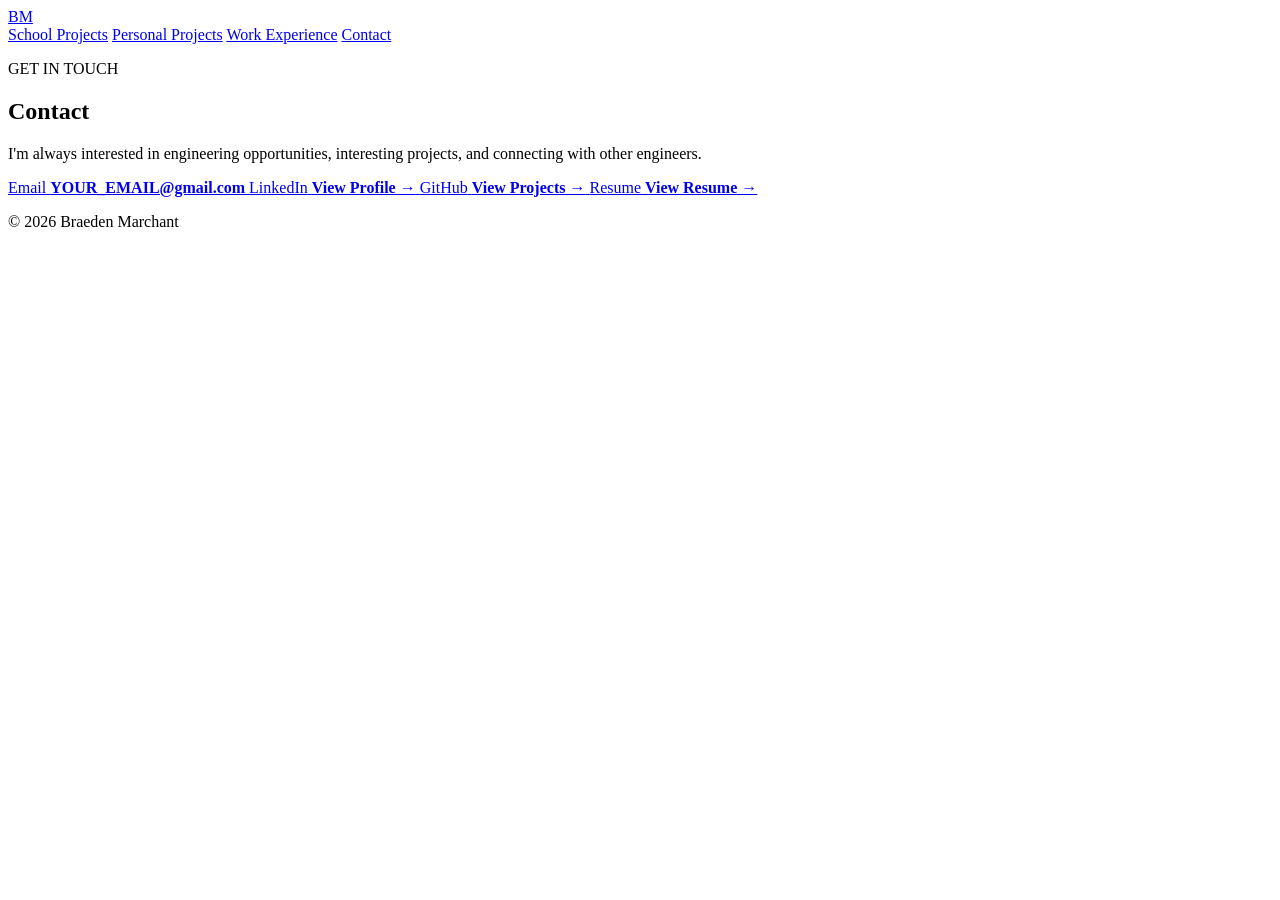
==== contact.html @ 587b6152 "Add files via upload" ====
<!DOCTYPE html>
<html lang="en">

<head>

    <meta charset="UTF-8">
    <meta name="viewport"
          content="width=device-width, initial-scale=1.0">

    <title>Contact | Braeden Marchant</title>

    <link rel="stylesheet" href="css/style.css">

</head>

<body>

    <nav class="navbar">

        <div class="nav-container">

            <a href="index.html" class="logo">BM</a>

            <div class="nav-links">
                <a href="school-projects.html">School Projects</a>
                <a href="personal-projects.html">Personal Projects</a>
                <a href="work.html">Work Experience</a>
                <a href="contact.html">Contact</a>
            </div>

        </div>

    </nav>


    <main class="page contact-page">

        <section class="page-header">

            <p class="eyebrow">GET IN TOUCH</p>

            <h1>Contact</h1>

            <p>
                I'm always interested in engineering opportunities,
                interesting projects, and connecting with other engineers.
            </p>

        </section>


        <section class="contact-links">

            <a href="mailto:YOUR_EMAIL@gmail.com">
                <span>Email</span>
                <strong>YOUR_EMAIL@gmail.com</strong>
            </a>

            <a href="https://www.linkedin.com/in/YOUR-LINKEDIN"
               target="_blank">
                <span>LinkedIn</span>
                <strong>View Profile →</strong>
            </a>

            <a href="https://github.com/YOUR-GITHUB"
               target="_blank">
                <span>GitHub</span>
                <strong>View Projects →</strong>
            </a>

            <a href="resume.pdf" target="_blank">
                <span>Resume</span>
                <strong>View Resume →</strong>
            </a>

        </section>

    </main>


    <footer>
        <p>© 2026 Braeden Marchant</p>
    </footer>

</body>
</html>
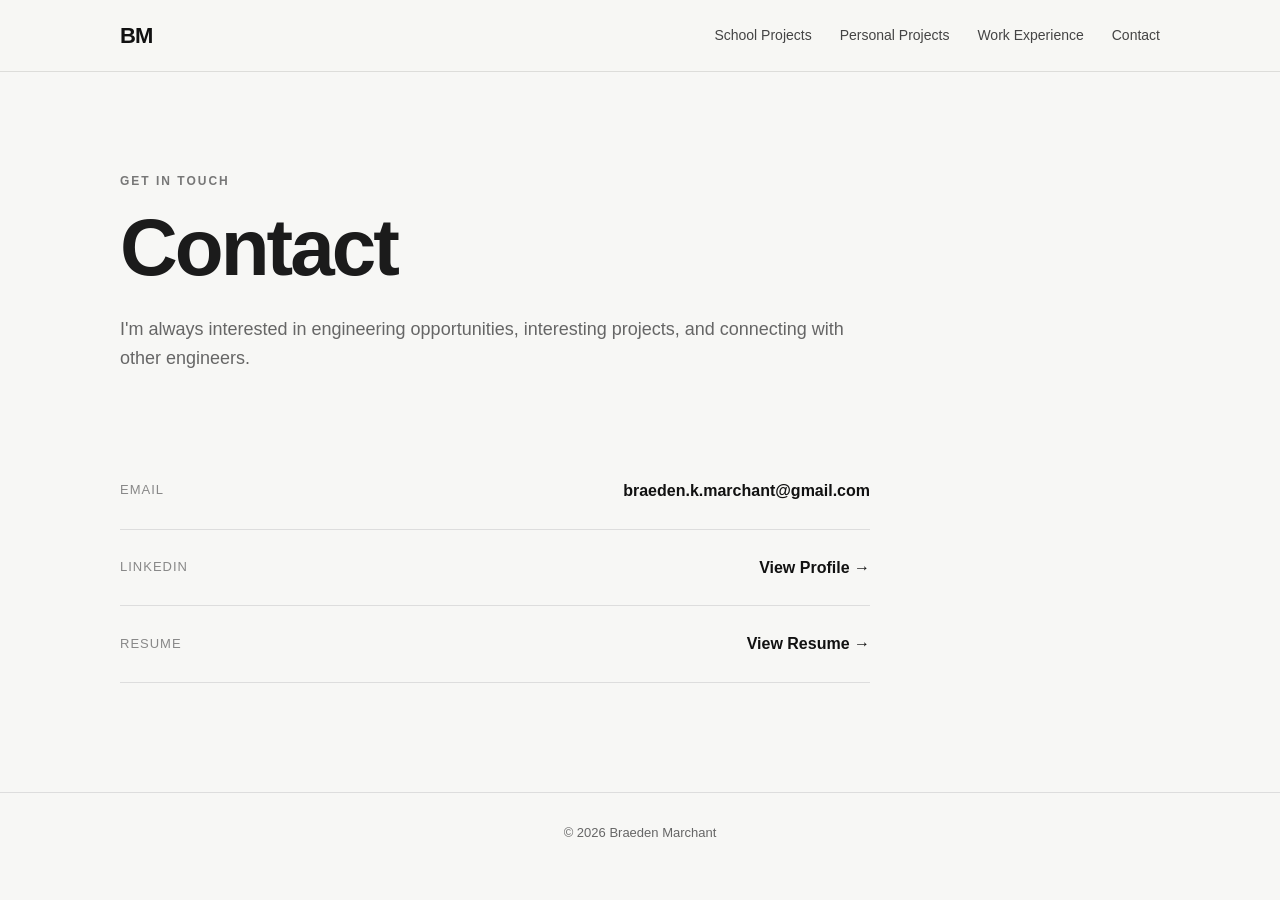
==== commit 4bae6de9: "updated website" ====
--- a/contact.html
+++ b/contact.html
@@ -53,20 +53,20 @@
 
             <a href="mailto:YOUR_EMAIL@gmail.com">
                 <span>Email</span>
-                <strong>YOUR_EMAIL@gmail.com</strong>
+                <strong>braeden.k.marchant@gmail.com</strong>
             </a>
 
-            <a href="https://www.linkedin.com/in/YOUR-LINKEDIN"
+            <a href="www.linkedin.com/in/braeden-marchant-baab422a0"
                target="_blank">
                 <span>LinkedIn</span>
                 <strong>View Profile →</strong>
             </a>
 
-            <a href="https://github.com/YOUR-GITHUB"
+            <!-- <a href="https://github.com/YOUR-GITHUB"
                target="_blank">
                 <span>GitHub</span>
                 <strong>View Projects →</strong>
-            </a>
+            </a> -->
 
             <a href="resume.pdf" target="_blank">
                 <span>Resume</span>
--- a/css/style.css
+++ b/css/style.css
@@ -0,0 +1,623 @@
+/* =========================
+   RESET
+========================= */
+
+* {
+    margin: 0;
+    padding: 0;
+    box-sizing: border-box;
+}
+
+html {
+    scroll-behavior: smooth;
+}
+
+body {
+    font-family: Arial, Helvetica, sans-serif;
+
+    background: #f7f7f5;
+    color: #1b1b1b;
+
+    line-height: 1.6;
+}
+
+
+/* =========================
+   NAVIGATION
+========================= */
+
+.navbar {
+    width: 100%;
+
+    background: rgba(247, 247, 245, 0.95);
+
+    border-bottom: 1px solid #ddddda;
+
+    position: sticky;
+    top: 0;
+
+    z-index: 100;
+}
+
+.nav-container {
+    max-width: 1100px;
+
+    margin: auto;
+
+    padding: 18px 30px;
+
+    display: flex;
+
+    justify-content: space-between;
+    align-items: center;
+}
+
+.logo {
+    font-size: 22px;
+
+    font-weight: 800;
+
+    color: #111;
+
+    text-decoration: none;
+
+    letter-spacing: -1px;
+}
+
+.nav-links {
+    display: flex;
+
+    gap: 28px;
+}
+
+.nav-links a {
+    color: #444;
+
+    text-decoration: none;
+
+    font-size: 14px;
+
+    transition: 0.2s;
+}
+
+.nav-links a:hover {
+    color: #000;
+}
+
+
+/* =========================
+   GENERAL
+========================= */
+
+main {
+    min-height: 80vh;
+}
+
+.section,
+.page {
+    max-width: 1100px;
+
+    margin: auto;
+
+    padding: 100px 30px;
+}
+
+.eyebrow {
+    font-size: 12px;
+
+    font-weight: 700;
+
+    letter-spacing: 2px;
+
+    color: #777;
+
+    margin-bottom: 15px;
+}
+
+h1 {
+    font-size: clamp(45px, 7vw, 80px);
+
+    line-height: 1.05;
+
+    letter-spacing: -3px;
+}
+
+h2 {
+    font-size: 36px;
+
+    line-height: 1.15;
+
+    letter-spacing: -1px;
+}
+
+h3 {
+    font-size: 23px;
+}
+
+p {
+    color: #666;
+}
+
+
+/* =========================
+   HERO
+========================= */
+
+.hero {
+    max-width: 1100px;
+
+    margin: auto;
+
+    min-height: 75vh;
+
+    padding: 120px 30px;
+
+    display: flex;
+
+    align-items: center;
+}
+
+.hero-content {
+    max-width: 800px;
+}
+
+.hero h1 span {
+    color: #555;
+}
+
+.hero-description {
+    font-size: 21px;
+
+    max-width: 650px;
+
+    margin-top: 25px;
+
+    color: #555;
+}
+
+.hero-buttons {
+    display: flex;
+
+    gap: 12px;
+
+    margin-top: 35px;
+}
+
+
+/* =========================
+   BUTTONS
+========================= */
+
+.button {
+    display: inline-block;
+
+    padding: 13px 22px;
+
+    background: #111;
+
+    color: white;
+
+    text-decoration: none;
+
+    font-size: 14px;
+
+    border: 1px solid #111;
+
+    transition: 0.2s;
+}
+
+.button:hover {
+    background: #333;
+}
+
+.button-outline {
+    background: transparent;
+
+    color: #111;
+}
+
+.button-outline:hover {
+    background: #111;
+
+    color: white;
+}
+
+
+/* =========================
+   SECTION HEADERS
+========================= */
+
+.section-heading {
+    max-width: 700px;
+
+    margin-bottom: 50px;
+}
+
+.section-heading p:last-child {
+    margin-top: 15px;
+}
+
+
+/* =========================
+   CARDS
+========================= */
+
+.card-grid {
+    display: grid;
+
+    grid-template-columns:
+        repeat(2, 1fr);
+
+    gap: 20px;
+}
+
+.card {
+    padding: 35px;
+
+    background: white;
+
+    border: 1px solid #deded9;
+
+    text-decoration: none;
+
+    color: #111;
+
+    transition: 0.2s;
+}
+
+.card:hover {
+    transform: translateY(-3px);
+
+    border-color: #999;
+}
+
+.card-number {
+    font-size: 13px;
+
+    color: #999;
+
+    margin-bottom: 30px;
+}
+
+.card p {
+    margin-top: 10px;
+}
+
+.card-link {
+    display: inline-block;
+
+    margin-top: 25px;
+
+    font-size: 14px;
+
+    font-weight: 600;
+}
+
+
+/* =========================
+   PAGE HEADER
+========================= */
+
+.page-header {
+    max-width: 750px;
+
+    margin-bottom: 80px;
+}
+
+.page-header > p:last-child {
+    margin-top: 25px;
+
+    font-size: 18px;
+}
+
+
+/* =========================
+   SCHOOL PROJECTS
+========================= */
+
+.project-section {
+    margin-bottom: 100px;
+}
+
+.project-section > h2 {
+    margin-bottom: 30px;
+
+    border-bottom: 1px solid #ddd;
+
+    padding-bottom: 15px;
+}
+
+.project-list {
+    display: flex;
+
+    flex-direction: column;
+
+    gap: 30px;
+}
+
+.project {
+    display: grid;
+
+    grid-template-columns: 40% 1fr;
+
+    background: white;
+
+    border: 1px solid #ddd;
+}
+
+.project-image {
+    min-height: 280px;
+
+    background: #e9e9e5;
+}
+
+.project-image img {
+    width: 100%;
+
+    height: 100%;
+
+    object-fit: cover;
+}
+
+.project-content {
+    padding: 35px;
+}
+
+.project-type {
+    font-size: 11px;
+
+    letter-spacing: 1.5px;
+
+    font-weight: 700;
+
+    color: #888;
+}
+
+.project-content h3 {
+    margin: 8px 0 12px;
+}
+
+
+/* =========================
+   PERSONAL PROJECTS
+========================= */
+
+.project-grid {
+    display: grid;
+
+    grid-template-columns:
+        repeat(2, 1fr);
+
+    gap: 25px;
+}
+
+.project-card {
+    background: white;
+
+    border: 1px solid #ddd;
+
+    overflow: hidden;
+}
+
+.project-card > img {
+    width: 100%;
+
+    height: 260px;
+
+    object-fit: cover;
+
+    display: block;
+}
+
+.project-card-content {
+    padding: 30px;
+}
+
+.project-card h2 {
+    font-size: 27px;
+
+    margin: 7px 0 12px;
+}
+
+
+/* =========================
+   TAGS
+========================= */
+
+.tags {
+    display: flex;
+
+    flex-wrap: wrap;
+
+    gap: 7px;
+
+    margin-top: 20px;
+}
+
+.tags span {
+    font-size: 11px;
+
+    padding: 5px 9px;
+
+    background: #eeeeeb;
+
+    color: #555;
+}
+
+
+/* =========================
+   WORK EXPERIENCE
+========================= */
+
+.experience {
+    display: flex;
+
+    flex-direction: column;
+
+    gap: 70px;
+}
+
+.experience-item {
+    display: grid;
+
+    grid-template-columns: 180px 1fr;
+
+    gap: 50px;
+
+    border-top: 1px solid #ddd;
+
+    padding-top: 30px;
+}
+
+.experience-date {
+    color: #888;
+
+    font-size: 14px;
+}
+
+.experience-content h3 {
+    color: #777;
+
+    font-size: 17px;
+
+    margin-top: 3px;
+}
+
+.experience-content p {
+    margin-top: 20px;
+
+    max-width: 700px;
+}
+
+.experience-content ul {
+    margin: 20px 0 0 20px;
+
+    color: #555;
+}
+
+
+/* =========================
+   CONTACT
+========================= */
+
+.contact-links {
+    display: flex;
+
+    flex-direction: column;
+
+    max-width: 750px;
+}
+
+.contact-links a {
+    display: flex;
+
+    justify-content: space-between;
+
+    align-items: center;
+
+    padding: 25px 0;
+
+    border-bottom: 1px solid #ddd;
+
+    color: #111;
+
+    text-decoration: none;
+}
+
+.contact-links a:hover {
+    color: #555;
+}
+
+.contact-links span {
+    color: #888;
+
+    font-size: 13px;
+
+    text-transform: uppercase;
+
+    letter-spacing: 1px;
+}
+
+
+/* =========================
+   FOOTER
+========================= */
+
+footer {
+    border-top: 1px solid #ddd;
+
+    padding: 30px;
+
+    text-align: center;
+}
+
+footer p {
+    font-size: 13px;
+}
+
+
+/* =========================
+   MOBILE
+========================= */
+
+@media (max-width: 700px) {
+
+    .nav-container {
+        padding: 15px 20px;
+    }
+
+    .nav-links {
+        gap: 12px;
+    }
+
+    .nav-links a {
+        font-size: 11px;
+    }
+
+    .section,
+    .page {
+        padding: 70px 20px;
+    }
+
+    .hero {
+        padding: 80px 20px;
+
+        min-height: 70vh;
+    }
+
+    h1 {
+        font-size: 50px;
+    }
+
+    .hero-description {
+        font-size: 18px;
+    }
+
+    .card-grid,
+    .project-grid {
+        grid-template-columns: 1fr;
+    }
+
+    .project {
+        grid-template-columns: 1fr;
+    }
+
+    .project-image {
+        min-height: 220px;
+    }
+
+    .experience-item {
+        grid-template-columns: 1fr;
+
+        gap: 10px;
+    }
+
+    .contact-links a {
+        align-items: flex-start;
+
+        flex-direction: column;
+
+        gap: 5px;
+    }
+
+}
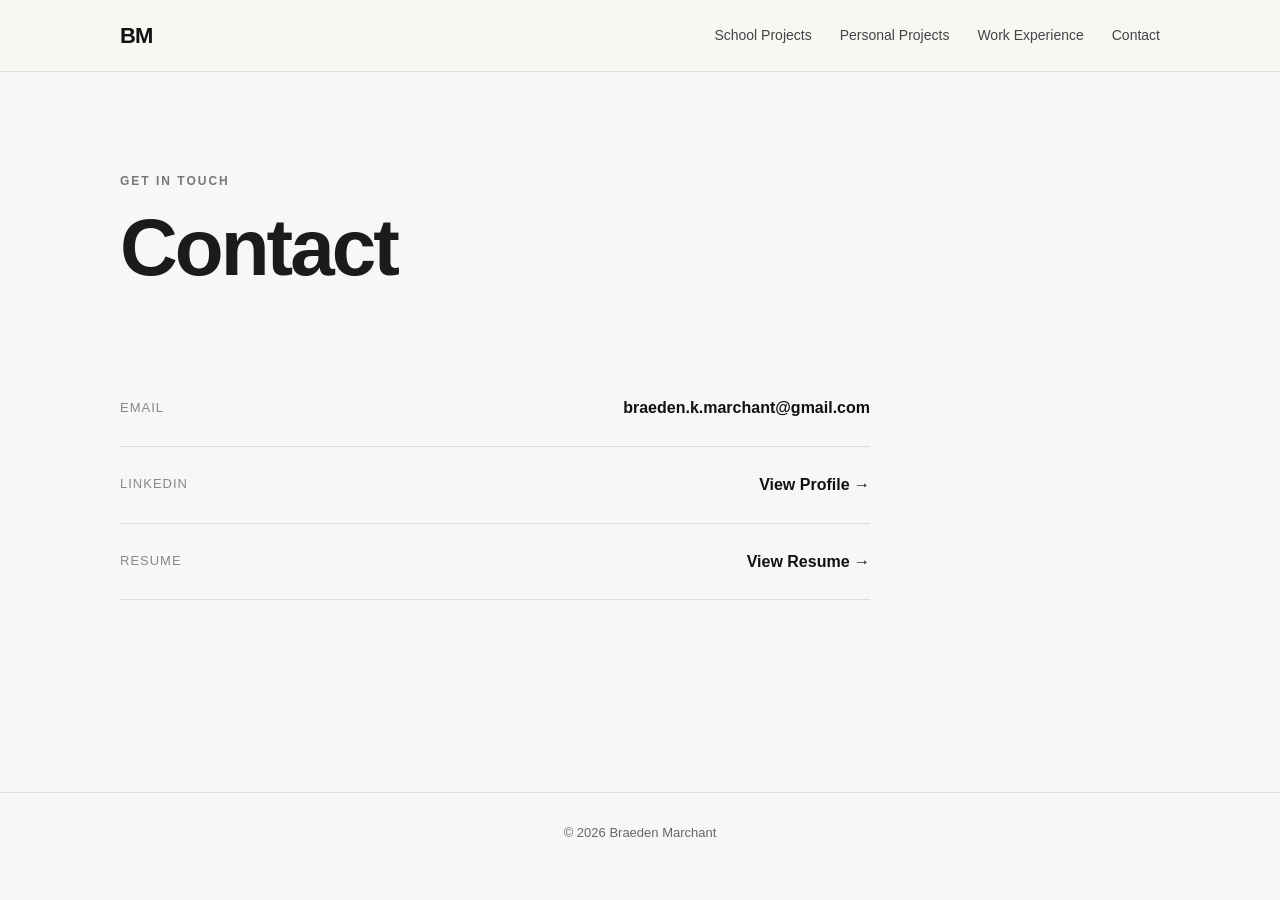
==== commit fb606342: "updates to year 3" ====
--- a/contact.html
+++ b/contact.html
@@ -41,11 +41,6 @@
 
             <h1>Contact</h1>
 
-            <p>
-                I'm always interested in engineering opportunities,
-                interesting projects, and connecting with other engineers.
-            </p>
-
         </section>
 
 
@@ -56,8 +51,9 @@
                 <strong>braeden.k.marchant@gmail.com</strong>
             </a>
 
-            <a href="www.linkedin.com/in/braeden-marchant-baab422a0"
-               target="_blank">
+            <a href="https://www.linkedin.com/in/braeden-marchant-baab422a0"
+            target="_blank"
+            rel="noopener noreferrer">
                 <span>LinkedIn</span>
                 <strong>View Profile →</strong>
             </a>
--- a/css/style.css
+++ b/css/style.css
@@ -148,9 +148,9 @@
 
     margin: auto;
 
-    min-height: 75vh;
-
-    padding: 120px 30px;
+    min-height: auto;
+
+    padding: 80px 30px 60px;
 
     display: flex;
 
@@ -183,6 +183,17 @@
     margin-top: 35px;
 }
 
+.hero-image {
+    flex: 0 0 400px;
+}
+
+.hero-image img {
+    width: 100%;
+    aspect-ratio: 1 / 1;
+    object-fit: cover;
+    border-radius: 20px;
+}
+
 
 /* =========================
    BUTTONS
@@ -327,12 +338,33 @@
     padding-bottom: 15px;
 }
 
+
 .project-list {
     display: flex;
 
     flex-direction: column;
 
     gap: 30px;
+
+    /* display: block; */
+
+    background: white;
+
+    border: 1px solid #ddd;
+
+    overflow: hidden;
+
+    text-decoration: none;
+
+    color: #111;
+
+    transition: 0.2s;
+}
+
+.project-list:hover {
+    transform: translateY(-5px);
+
+    border-color: #999;
 }
 
 .project {
@@ -392,11 +424,25 @@
 }
 
 .project-card {
+    display: block;
+
     background: white;
 
     border: 1px solid #ddd;
 
     overflow: hidden;
+
+    text-decoration: none;
+
+    color: #111;
+
+    transition: 0.2s;
+}
+
+.project-card:hover {
+    transform: translateY(-5px);
+
+    border-color: #999;
 }
 
 .project-card > img {
@@ -420,6 +466,130 @@
 }
 
 
+
+/* =========================
+   PROJECT DETAIL
+========================= */
+
+.project-detail {
+    max-width: 1100px;
+}
+
+.project-detail .page-header {
+    max-width: 850px;
+    margin-bottom: 60px;
+}
+
+
+/* Main Project Image */
+
+.project-hero-image {
+    width: 100%;
+    margin-bottom: 80px;
+}
+
+.project-hero-image img {
+    width: 100%;
+    max-width: 850px;
+    max-height: 550px;
+
+    object-fit: contain;
+
+    display: block;
+
+    margin: 0 auto;
+}
+
+
+/* Detail Sections */
+
+.project-detail-section {
+    max-width: 850px;
+
+    margin-bottom: 90px;
+}
+
+.project-detail-section h2 {
+    font-size: 32px;
+
+    margin-bottom: 20px;
+
+    padding-bottom: 15px;
+
+    border-bottom: 1px solid #ddd;
+}
+
+.project-detail-section p {
+    font-size: 17px;
+
+    line-height: 1.8;
+}
+
+
+/* Multiple Project Images */
+
+.project-detail-images {
+    display: flex;
+    justify-content: center;
+    align-items: center;
+    gap: 20px;
+
+    margin-top: 30px;
+}
+
+.project-detail-images img {
+    width: 50%;
+    max-width: 425px;
+    height: auto;
+
+    display: block;
+    object-fit: contain;
+}
+
+
+/* Back Link */
+
+.back-link {
+    display: inline-block;
+
+    margin-bottom: 60px;
+
+    color: #111;
+
+    text-decoration: none;
+
+    font-size: 14px;
+
+    font-weight: 600;
+}
+
+.back-link:hover {
+    color: #666;
+}
+
+
+/* =========================
+   YOUTUBE VIDEO
+========================= */
+
+.youtube-video {
+    width: 100%;
+    max-width: 950px;
+
+    margin: 35px auto 0;
+
+    aspect-ratio: 16 / 9;
+}
+
+.youtube-video iframe {
+    width: 100%;
+    height: 100%;
+
+    border: none;
+    display: block;
+}
+
+
 /* =========================
    TAGS
 ========================= */
@@ -457,42 +627,61 @@
     gap: 70px;
 }
 
+.experience-date {
+    color: #888;
+
+    font-size: 14px;
+}
+
+.experience-content h3 {
+    color: #777;
+
+    font-size: 17px;
+
+    margin-top: 3px;
+}
+
+.experience-content p {
+    margin-top: 20px;
+
+    max-width: 700px;
+}
+
+.experience-content ul {
+    margin: 20px 0 0 20px;
+
+    color: #555;
+}
+
 .experience-item {
     display: grid;
-
-    grid-template-columns: 180px 1fr;
-
+    grid-template-columns: 220px minmax(0, 1fr);
     gap: 50px;
 
     border-top: 1px solid #ddd;
-
     padding-top: 30px;
+}
+
+.experience-sidebar {
+    width: 220px;
+    display: flex;
+    flex-direction: column;
+    gap: 25px;
 }
 
 .experience-date {
     color: #888;
-
     font-size: 14px;
 }
 
-.experience-content h3 {
-    color: #777;
-
-    font-size: 17px;
-
-    margin-top: 3px;
-}
-
-.experience-content p {
-    margin-top: 20px;
-
-    max-width: 700px;
-}
-
-.experience-content ul {
-    margin: 20px 0 0 20px;
-
-    color: #555;
+.experience-image {
+    width: 100%;
+}
+
+.experience-image img {
+    width: 260px;
+    height: 250px;
+    object-fit: cover;
 }
 
 
@@ -557,10 +746,161 @@
 
 
 /* =========================
+   FEATURED PROJECT CAROUSEL
+========================= */
+
+.featured-projects {
+    max-width: 1200px;
+    margin: 0 auto;
+    padding: 40px 30px;
+}
+
+.featured-projects-header {
+    margin-bottom: 35px;
+}
+
+.featured-projects-header h2 {
+    margin-top: 5px;
+}
+
+/* Carousel container */
+
+.carousel {
+    position: relative;
+    display: flex;
+    align-items: center;
+}
+
+
+/* Scrollable project row */
+
+.project-carousel {
+    display: flex;
+    gap: 20px;
+
+    overflow-x: auto;
+    scroll-behavior: smooth;
+
+    padding: 10px 5px 20px;
+
+    scrollbar-width: none;
+
+    width: 100%;
+}
+
+.project-carousel::-webkit-scrollbar {
+    display: none;
+}
+
+
+/* Individual project */
+
+.carousel-project {
+    flex: 0 0 350px;
+
+    background: white;
+
+    border: 1px solid #ddd;
+
+    text-decoration: none;
+    color: #111;
+
+    overflow: hidden;
+
+    transition: 0.2s;
+}
+
+.carousel-project:hover {
+    transform: translateY(-4px);
+    border-color: #999;
+}
+
+
+/* Project image */
+
+.carousel-project img {
+    width: 100%;
+    height: 230px;
+
+    object-fit: cover;
+
+    display: block;
+}
+
+
+/* Project title */
+
+.carousel-project-title {
+    padding: 18px 20px;
+
+    font-size: 16px;
+    font-weight: 600;
+}
+
+
+/* Arrow buttons */
+
+.carousel-button {
+    position: absolute;
+
+    z-index: 10;
+
+    width: 45px;
+    height: 45px;
+
+    border-radius: 50%;
+
+    border: 1px solid #ccc;
+
+    background: white;
+
+    color: #111;
+
+    font-size: 22px;
+
+    cursor: pointer;
+
+    display: flex;
+    align-items: center;
+    justify-content: center;
+
+    transition: 0.2s;
+
+    box-shadow: 0 2px 8px rgba(0, 0, 0, 0.08);
+}
+
+.carousel-button:hover {
+    background: #111;
+    color: white;
+}
+
+.carousel-left {
+    left: -22px;
+}
+
+.carousel-right {
+    right: -22px;
+}
+
+
+
+/* =========================
    MOBILE
 ========================= */
 
 @media (max-width: 700px) {
+
+    .project-detail-images {
+        grid-template-columns: 1fr;
+    }
+
+    .project-hero-image {
+        margin-bottom: 60px;
+    }
+
+    .project-detail-section {
+        margin-bottom: 60px;
+    }
 
     .nav-container {
         padding: 15px 20px;
@@ -606,12 +946,6 @@
         min-height: 220px;
     }
 
-    .experience-item {
-        grid-template-columns: 1fr;
-
-        gap: 10px;
-    }
-
     .contact-links a {
         align-items: flex-start;
 
